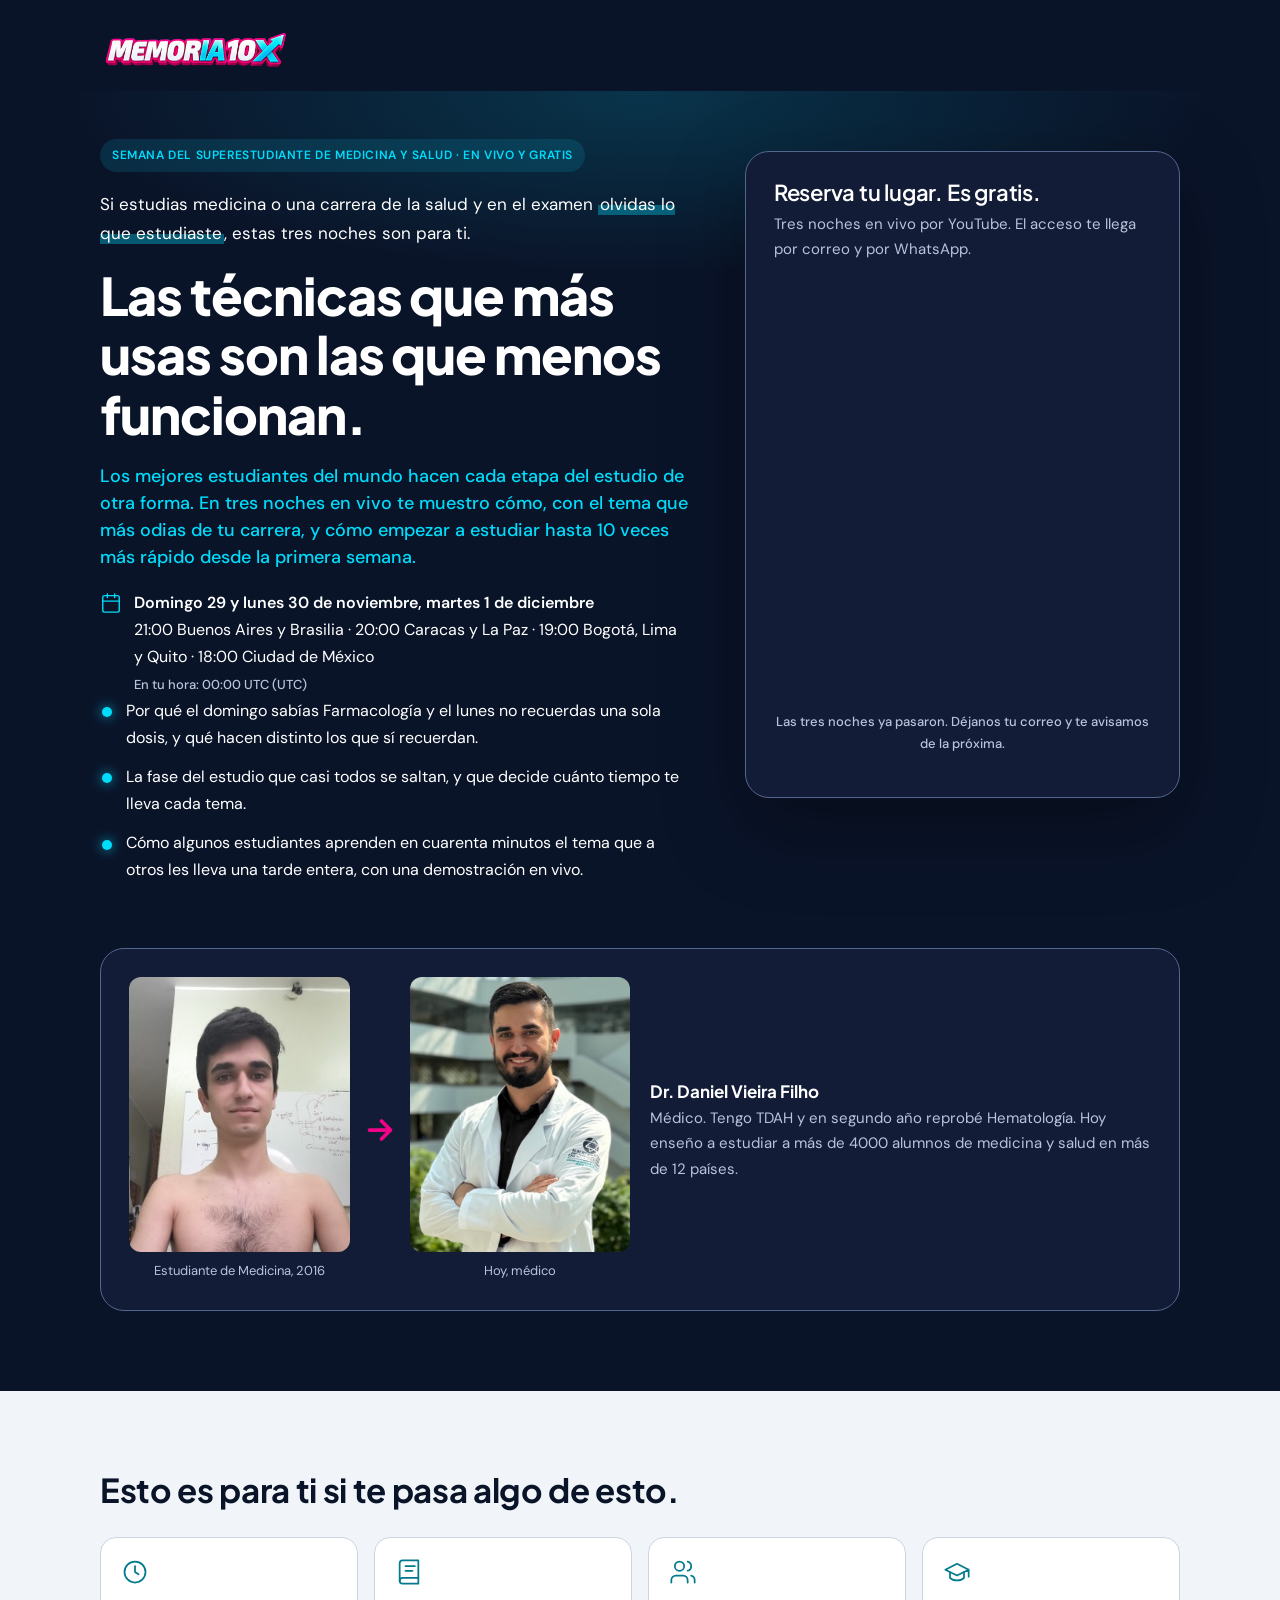
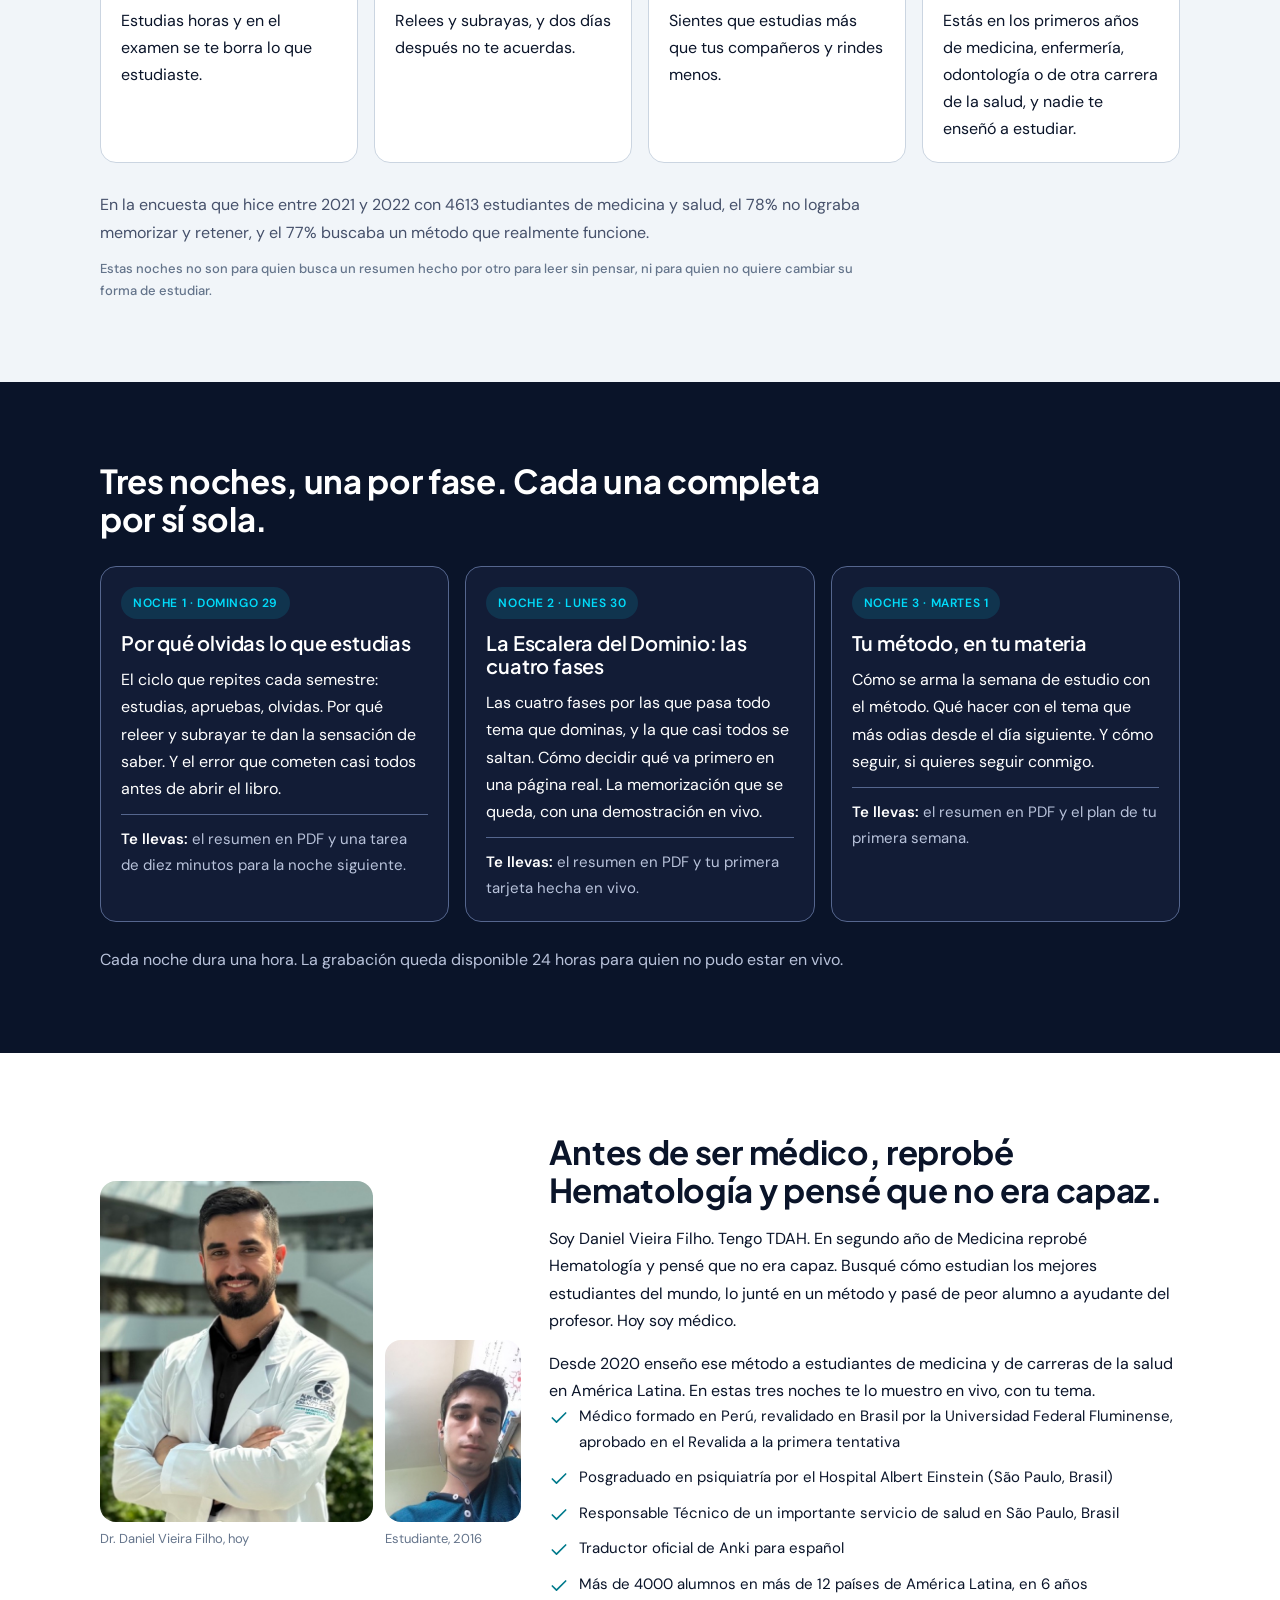
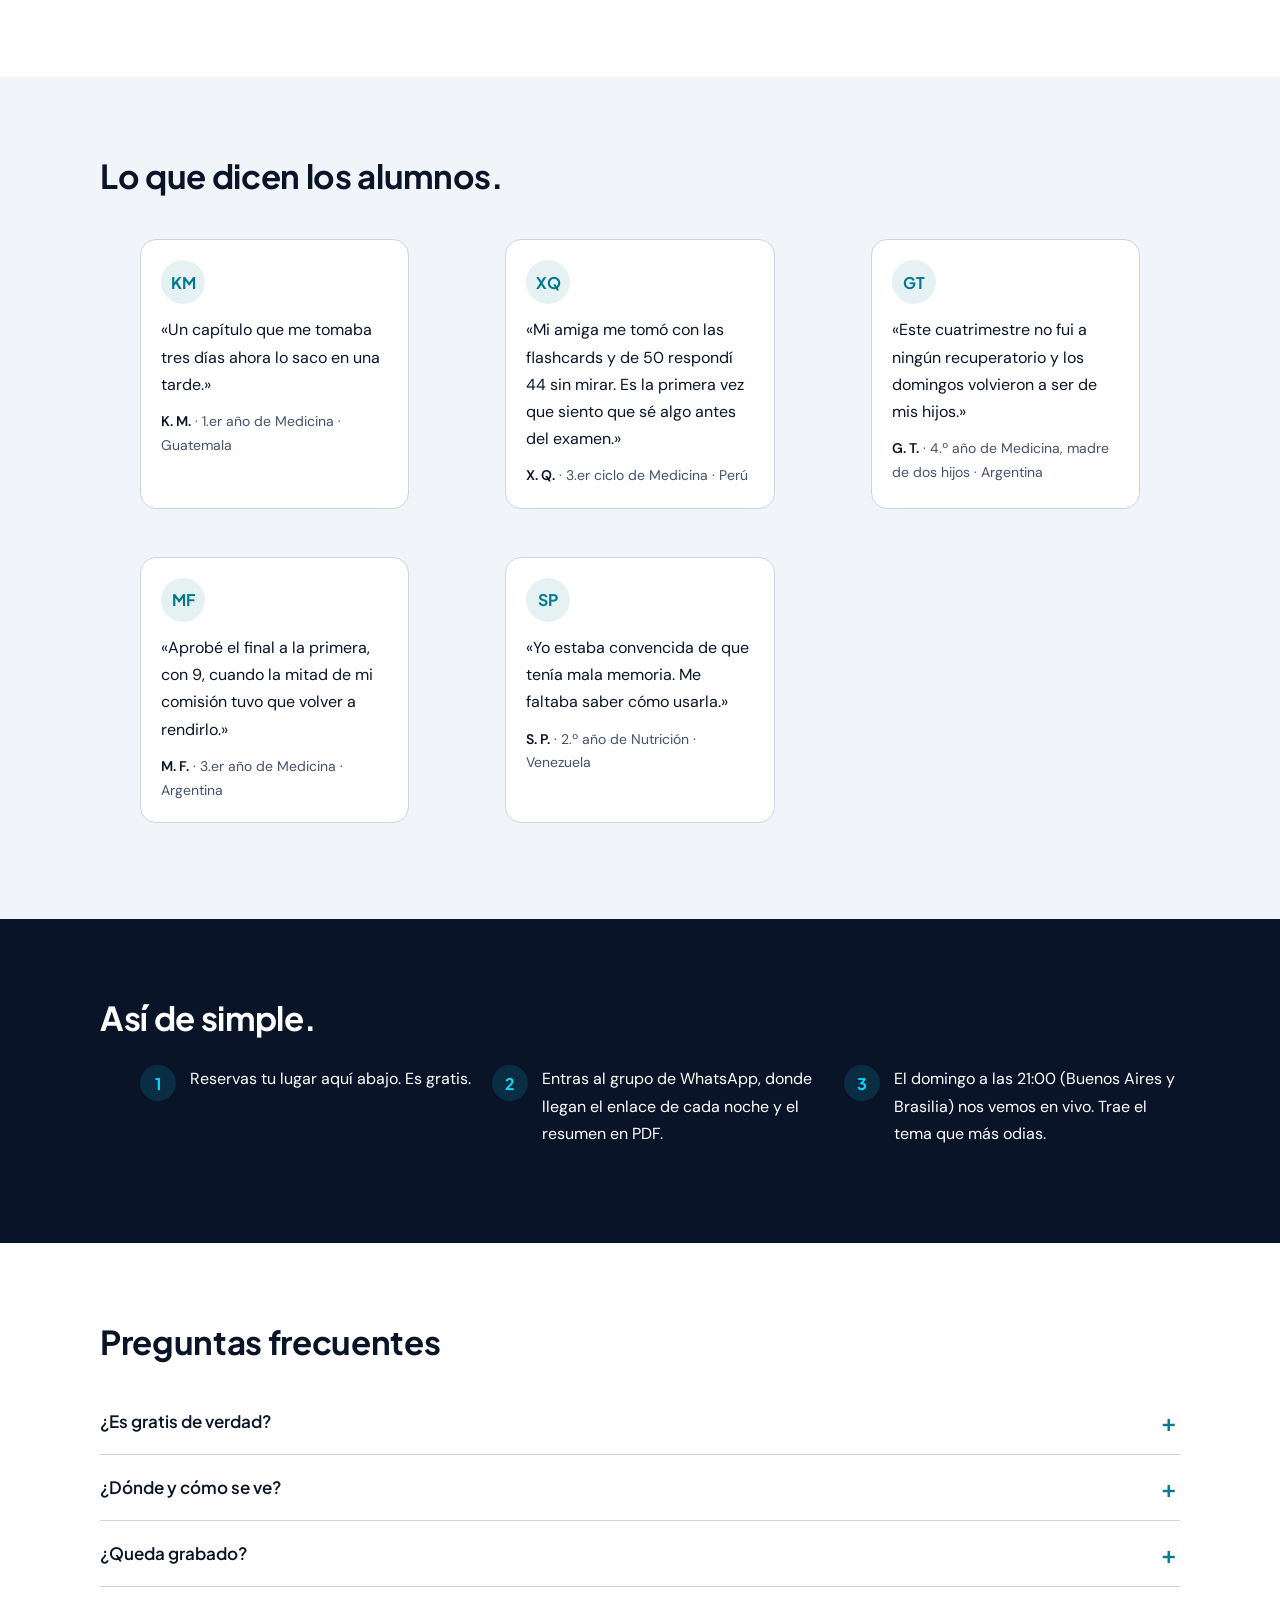
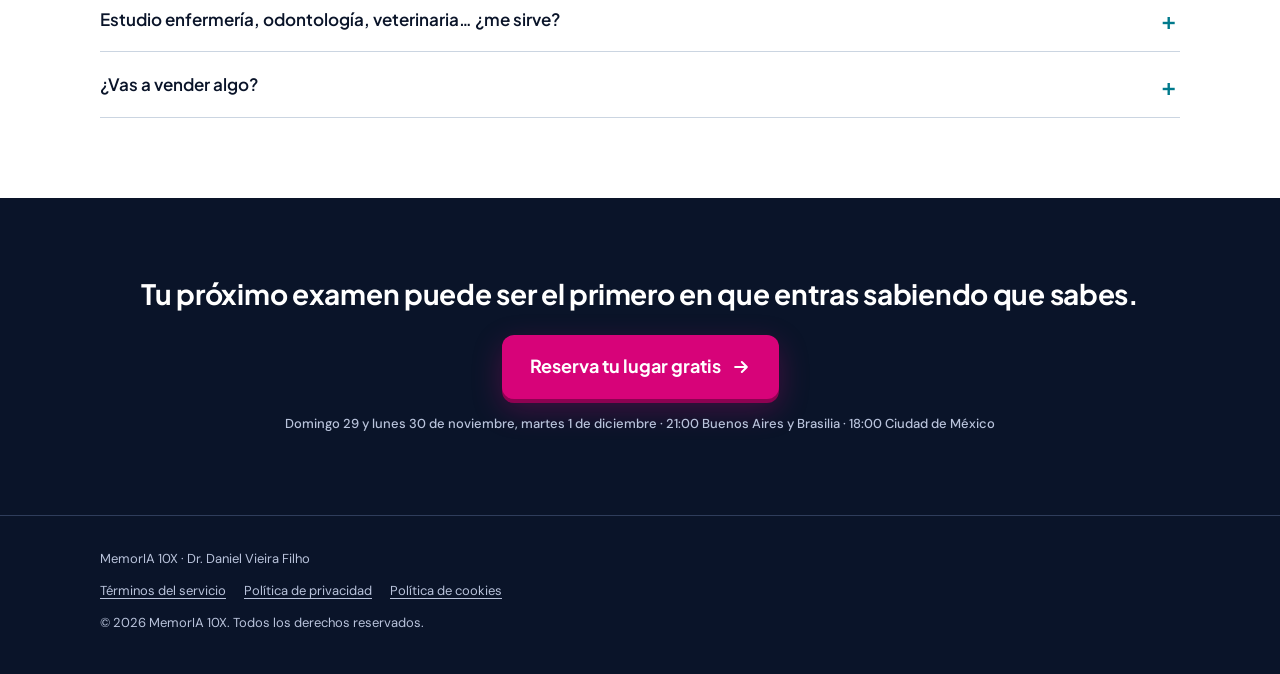
==== index.html @ 8ccc89bc "La página de inscripción de la Semana del SuperEstudiante (primera versión) Co-Authored-By: Claude F" ====
<!doctype html>
<html lang="es">
<head>
  <meta charset="utf-8">
  <meta name="viewport" content="width=device-width, initial-scale=1">
  <title>Semana del SuperEstudiante de Medicina y Salud · tres noches en vivo y gratis</title>
  <meta name="description" content="Tres noches en vivo para aprender a estudiar como los mejores estudiantes del mundo, con el tema que más odias. 29 y 30 de noviembre y 1 de diciembre, 21:00 Buenos Aires y Brasilia. Gratis, por YouTube.">
  <link rel="canonical" href="https://evento.memoria10x.com/">
  <meta property="og:type" content="website">
  <meta property="og:locale" content="es_LA">
  <meta property="og:title" content="Semana del SuperEstudiante de Medicina y Salud">
  <meta property="og:description" content="Tres noches en vivo y gratis para aprender a estudiar como los mejores estudiantes del mundo. 29 y 30 de noviembre y 1 de diciembre, 21:00 Buenos Aires y Brasilia.">
  <meta property="og:url" content="https://evento.memoria10x.com/">
  <meta property="og:image" content="https://evento.memoria10x.com/assets/og-evento.png">
  <meta property="og:image:width" content="1200">
  <meta property="og:image:height" content="630">
  <meta name="twitter:card" content="summary_large_image">
  <link rel="icon" href="assets/favicon.ico" sizes="any">
  <link rel="icon" type="image/png" sizes="32x32" href="assets/favicon-32.png">
  <link rel="apple-touch-icon" href="assets/apple-touch-icon.png">
  <meta name="theme-color" content="#0A1429">
  <link rel="preconnect" href="https://fonts.googleapis.com">
  <link rel="preconnect" href="https://fonts.gstatic.com" crossorigin>
  <link href="https://fonts.googleapis.com/css2?family=DM+Sans:opsz,wght@9..40,400;9..40,500;9..40,700&family=Plus+Jakarta+Sans:wght@600;700;800&display=swap" rel="stylesheet">
  <link rel="stylesheet" href="styles.css">
  <!-- Meta Pixel (el mismo del sitio: Pixel - Memoria 10X para Estudiantes) -->
  <script>
    !function(f,b,e,v,n,t,s){if(f.fbq)return;n=f.fbq=function(){n.callMethod?n.callMethod.apply(n,arguments):n.queue.push(arguments)};if(!f._fbq)f._fbq=n;n.push=n;n.loaded=!0;n.version='2.0';n.queue=[];t=b.createElement(e);t.async=!0;t.src=v;s=b.getElementsByTagName(e)[0];s.parentNode.insertBefore(t,s)}(window,document,'script','https://connect.facebook.net/en_US/fbevents.js');
    fbq('init', '587705858770581');
    fbq('track', 'PageView');
  </script>
  <noscript><img height="1" width="1" style="display:none" alt="" src="https://www.facebook.com/tr?id=587705858770581&ev=PageView&noscript=1"></noscript>
</head>
<body data-page="inscripcion">

  <header class="top">
    <div class="wrap">
      <a href="#" aria-label="MemorIA 10X"><img src="assets/logo-uma-linha.png" width="160" height="53" alt="MemorIA 10X"></a>
    </div>
  </header>

  <main>
    <section class="hero">
      <div class="wrap">
        <div class="hero-copy">
          <span class="badge">Semana del SuperEstudiante de Medicina y Salud · En vivo y gratis</span>
          <p class="lead">Si estudias medicina o una carrera de la salud y en el examen <mark>olvidas lo que estudiaste</mark>, estas tres noches son para ti.</p>
          <h1>Las técnicas que más usas son las que menos funcionan.</h1>
          <p class="subtitle">Los mejores estudiantes del mundo hacen cada etapa del estudio de otra forma. En tres noches en vivo te muestro cómo, con el tema que más odias de tu carrera, y cómo empezar a estudiar hasta 10 veces más rápido desde la primera semana.</p>
          <div class="dates">
            <svg viewBox="0 0 24 24" fill="none" stroke="currentColor" stroke-width="1.5" stroke-linecap="round" stroke-linejoin="round" aria-hidden="true"><rect x="3" y="4" width="18" height="18" rx="2"/><path d="M16 2v4M8 2v4M3 10h18"/></svg>
            <p>
              <strong>Domingo 29 y lunes 30 de noviembre, martes 1 de diciembre</strong><br>
              21:00 Buenos Aires y Brasilia · 20:00 Caracas y La Paz · 19:00 Bogotá, Lima y Quito · 18:00 Ciudad de México
              <span class="meta" data-local-time></span>
            </p>
          </div>
          <ul class="bullets">
            <li>Por qué el domingo sabías Farmacología y el lunes no recuerdas una sola dosis, y qué hacen distinto los que sí recuerdan.</li>
            <li>La fase del estudio que casi todos se saltan, y que decide cuánto tiempo te lleva cada tema.</li>
            <li>Cómo algunos estudiantes aprenden en cuarenta minutos el tema que a otros les lleva una tarde entera, con una demostración en vivo.</li>
          </ul>
        </div>

        <aside class="form-card" id="inscripcion" aria-labelledby="form-title">
          <h3 id="form-title">Reserva tu lugar. Es gratis.</h3>
          <p class="soft">Tres noches en vivo por YouTube. El acceso te llega por correo y por WhatsApp.</p>
          <div class="form-embed">
            <!-- GHL_FORM_EMBED -->
          </div>
          <p class="meta" data-countdown-label>Empezamos en</p>
          <div class="countdown" data-countdown aria-live="polite"></div>
        </aside>
      </div>
    </section>

    <section class="section" style="padding-top:0">
      <div class="wrap">
        <div class="proof-strip">
          <div class="before-after">
            <figure>
              <img src="assets/autor-estudante.jpg" width="240" height="426" alt="Daniel Vieira Filho, estudiante de Medicina, en 2016" loading="lazy">
              <figcaption>Estudiante de Medicina, 2016</figcaption>
            </figure>
            <svg class="arrow" viewBox="0 0 24 24" fill="none" stroke="currentColor" stroke-width="2.5" stroke-linecap="round" stroke-linejoin="round" aria-hidden="true"><path d="M5 12h14M13 6l6 6-6 6"/></svg>
            <figure>
              <img src="assets/autor-hoje.jpg" width="592" height="700" alt="Dr. Daniel Vieira Filho, hoy, médico" loading="lazy">
              <figcaption>Hoy, médico</figcaption>
            </figure>
          </div>
          <p class="cred">
            <strong>Dr. Daniel Vieira Filho</strong>
            <span>Médico. Tengo TDAH y en segundo año reprobé Hematología. Hoy enseño a estudiar a más de 4000 alumnos de medicina y salud en más de 12 países.</span>
          </p>
        </div>
      </div>
    </section>

    <section class="section section--light" id="para-quien">
      <div class="wrap">
        <div class="section-title">
          <h2>Esto es para ti si te pasa algo de esto.</h2>
        </div>
        <div class="cards cards--4">
          <div class="card">
            <svg class="icon" viewBox="0 0 24 24" fill="none" stroke="currentColor" stroke-width="1.5" stroke-linecap="round" stroke-linejoin="round" aria-hidden="true"><circle cx="12" cy="12" r="9"/><path d="M12 7v5l3 2"/></svg>
            <p>Estudias horas y en el examen se te borra lo que estudiaste.</p>
          </div>
          <div class="card">
            <svg class="icon" viewBox="0 0 24 24" fill="none" stroke="currentColor" stroke-width="1.5" stroke-linecap="round" stroke-linejoin="round" aria-hidden="true"><path d="M4 19.5A2.5 2.5 0 0 1 6.5 17H20"/><path d="M6.5 2H20v20H6.5A2.5 2.5 0 0 1 4 19.5v-15A2.5 2.5 0 0 1 6.5 2z"/><path d="M9 7h8M9 11h6"/></svg>
            <p>Relees y subrayas, y dos días después no te acuerdas.</p>
          </div>
          <div class="card">
            <svg class="icon" viewBox="0 0 24 24" fill="none" stroke="currentColor" stroke-width="1.5" stroke-linecap="round" stroke-linejoin="round" aria-hidden="true"><path d="M16 21v-2a4 4 0 0 0-4-4H6a4 4 0 0 0-4 4v2"/><circle cx="9" cy="7" r="4"/><path d="M22 21v-2a4 4 0 0 0-3-3.87M16 3.13a4 4 0 0 1 0 7.75"/></svg>
            <p>Sientes que estudias más que tus compañeros y rindes menos.</p>
          </div>
          <div class="card">
            <svg class="icon" viewBox="0 0 24 24" fill="none" stroke="currentColor" stroke-width="1.5" stroke-linecap="round" stroke-linejoin="round" aria-hidden="true"><path d="M22 10v6M2 10l10-5 10 5-10 5z"/><path d="M6 12v5c3 3 9 3 12 0v-5"/></svg>
            <p>Estás en los primeros años de medicina, enfermería, odontología o de otra carrera de la salud, y nadie te enseñó a estudiar.</p>
          </div>
        </div>
        <p class="soft" style="margin-top:28px;max-width:760px">En la encuesta que hice entre 2021 y 2022 con 4613 estudiantes de medicina y salud, el 78% no lograba memorizar y retener, y el 77% buscaba un método que realmente funcione.</p>
        <p class="meta" style="margin-top:12px;max-width:760px">Estas noches no son para quien busca un resumen hecho por otro para leer sin pensar, ni para quien no quiere cambiar su forma de estudiar.</p>
      </div>
    </section>

    <section class="section" id="noches">
      <div class="wrap">
        <div class="section-title">
          <h2>Tres noches, una por fase. Cada una completa por sí sola.</h2>
        </div>
        <div class="cards cards--3">
          <article class="card card--dark night">
            <span class="badge">Noche 1 · Domingo 29</span>
            <h3>Por qué olvidas lo que estudias</h3>
            <p>El ciclo que repites cada semestre: estudias, apruebas, olvidas. Por qué releer y subrayar te dan la sensación de saber. Y el error que cometen casi todos antes de abrir el libro.</p>
            <p class="takeaway"><strong>Te llevas:</strong> el resumen en PDF y una tarea de diez minutos para la noche siguiente.</p>
          </article>
          <article class="card card--dark night">
            <span class="badge">Noche 2 · Lunes 30</span>
            <h3>La Escalera del Dominio: las cuatro fases</h3>
            <p>Las cuatro fases por las que pasa todo tema que dominas, y la que casi todos se saltan. Cómo decidir qué va primero en una página real. La memorización que se queda, con una demostración en vivo.</p>
            <p class="takeaway"><strong>Te llevas:</strong> el resumen en PDF y tu primera tarjeta hecha en vivo.</p>
          </article>
          <article class="card card--dark night">
            <span class="badge">Noche 3 · Martes 1</span>
            <h3>Tu método, en tu materia</h3>
            <p>Cómo se arma la semana de estudio con el método. Qué hacer con el tema que más odias desde el día siguiente. Y cómo seguir, si quieres seguir conmigo.</p>
            <p class="takeaway"><strong>Te llevas:</strong> el resumen en PDF y el plan de tu primera semana.</p>
          </article>
        </div>
        <p class="soft" style="margin-top:24px">Cada noche dura una hora. La grabación queda disponible 24 horas para quien no pudo estar en vivo.</p>
      </div>
    </section>

    <section class="section section--white" id="quien-soy">
      <div class="wrap">
        <div class="about">
          <div class="about-photos">
            <figure style="margin:0">
              <img class="main" src="assets/autor-hoje.jpg" width="592" height="700" alt="Dr. Daniel Vieira Filho" loading="lazy">
              <figcaption>Dr. Daniel Vieira Filho, hoy</figcaption>
            </figure>
            <figure style="margin:0">
              <img class="small" src="assets/autor-estudante-pizarra.jpg" width="300" height="400" alt="Daniel, estudiante, frente a la pizarra" loading="lazy">
              <figcaption>Estudiante, 2016</figcaption>
            </figure>
          </div>
          <div class="about-copy">
            <h2>Antes de ser médico, reprobé Hematología y pensé que no era capaz.</h2>
            <p>Soy Daniel Vieira Filho. Tengo TDAH. En segundo año de Medicina reprobé Hematología y pensé que no era capaz. Busqué cómo estudian los mejores estudiantes del mundo, lo junté en un método y pasé de peor alumno a ayudante del profesor. Hoy soy médico.</p>
            <p>Desde 2020 enseño ese método a estudiantes de medicina y de carreras de la salud en América Latina. En estas tres noches te lo muestro en vivo, con tu tema.</p>
            <ul class="checks">
              <li><svg viewBox="0 0 24 24" fill="none" stroke="currentColor" stroke-width="2" stroke-linecap="round" stroke-linejoin="round" aria-hidden="true"><path d="M20 6 9 17l-5-5"/></svg><span>Médico formado en Perú, revalidado en Brasil por la Universidad Federal Fluminense, aprobado en el Revalida a la primera tentativa</span></li>
              <li><svg viewBox="0 0 24 24" fill="none" stroke="currentColor" stroke-width="2" stroke-linecap="round" stroke-linejoin="round" aria-hidden="true"><path d="M20 6 9 17l-5-5"/></svg><span>Posgraduado en psiquiatría por el Hospital Albert Einstein (São Paulo, Brasil)</span></li>
              <li><svg viewBox="0 0 24 24" fill="none" stroke="currentColor" stroke-width="2" stroke-linecap="round" stroke-linejoin="round" aria-hidden="true"><path d="M20 6 9 17l-5-5"/></svg><span>Responsable Técnico de un importante servicio de salud en São Paulo, Brasil</span></li>
              <li><svg viewBox="0 0 24 24" fill="none" stroke="currentColor" stroke-width="2" stroke-linecap="round" stroke-linejoin="round" aria-hidden="true"><path d="M20 6 9 17l-5-5"/></svg><span>Traductor oficial de Anki para español</span></li>
              <li><svg viewBox="0 0 24 24" fill="none" stroke="currentColor" stroke-width="2" stroke-linecap="round" stroke-linejoin="round" aria-hidden="true"><path d="M20 6 9 17l-5-5"/></svg><span>Más de 4000 alumnos en más de 12 países de América Latina, en 6 años</span></li>
            </ul>
          </div>
        </div>
      </div>
    </section>

    <!-- TESTIMONIALS_START -->
    <section class="section section--light" id="alumnos">
      <div class="wrap">
        <div class="section-title">
          <h2>Lo que dicen los alumnos.</h2>
        </div>
        <div class="cards cards--3">
          <blockquote class="card quote">
            <span class="initials">KM</span>
            <p>«Un capítulo que me tomaba tres días ahora lo saco en una tarde.»</p>
            <footer><strong>K. M.</strong> · 1.er año de Medicina · Guatemala</footer>
          </blockquote>
          <blockquote class="card quote">
            <span class="initials">XQ</span>
            <p>«Mi amiga me tomó con las flashcards y de 50 respondí 44 sin mirar. Es la primera vez que siento que sé algo antes del examen.»</p>
            <footer><strong>X. Q.</strong> · 3.er ciclo de Medicina · Perú</footer>
          </blockquote>
          <blockquote class="card quote">
            <span class="initials">GT</span>
            <p>«Este cuatrimestre no fui a ningún recuperatorio y los domingos volvieron a ser de mis hijos.»</p>
            <footer><strong>G. T.</strong> · 4.º año de Medicina, madre de dos hijos · Argentina</footer>
          </blockquote>
          <blockquote class="card quote">
            <span class="initials">MF</span>
            <p>«Aprobé el final a la primera, con 9, cuando la mitad de mi comisión tuvo que volver a rendirlo.»</p>
            <footer><strong>M. F.</strong> · 3.er año de Medicina · Argentina</footer>
          </blockquote>
          <blockquote class="card quote">
            <span class="initials">SP</span>
            <p>«Yo estaba convencida de que tenía mala memoria. Me faltaba saber cómo usarla.»</p>
            <footer><strong>S. P.</strong> · 2.º año de Nutrición · Venezuela</footer>
          </blockquote>
        </div>
      </div>
    </section>
    <!-- TESTIMONIALS_END -->

    <section class="section" id="como-funciona">
      <div class="wrap">
        <div class="section-title">
          <h2>Así de simple.</h2>
        </div>
        <ol class="steps">
          <li><p>Reservas tu lugar aquí abajo. Es gratis.</p></li>
          <li><p>Entras al grupo de WhatsApp, donde llegan el enlace de cada noche y el resumen en PDF.</p></li>
          <li><p>El domingo a las 21:00 (Buenos Aires y Brasilia) nos vemos en vivo. Trae el tema que más odias.</p></li>
        </ol>
      </div>
    </section>

    <section class="section section--white faq" id="preguntas">
      <div class="wrap">
        <div class="section-title">
          <h2>Preguntas frecuentes</h2>
        </div>
        <details>
          <summary>¿Es gratis de verdad?</summary>
          <p>Sí. Las tres noches son gratis y completas por sí solas. No necesitas comprar nada para aprovecharlas.</p>
        </details>
        <details>
          <summary>¿Dónde y cómo se ve?</summary>
          <p>En vivo por YouTube, desde el celular o la computadora. El enlace te llega por correo y por el grupo de WhatsApp una hora antes de cada noche.</p>
        </details>
        <details>
          <summary>¿Queda grabado?</summary>
          <p>Cada noche queda disponible 24 horas. Después se retira, para que las tres noches se vivan en vivo.</p>
        </details>
        <details>
          <summary>Estudio enfermería, odontología, veterinaria… ¿me sirve?</summary>
          <p>Sí. El método es el mismo para toda carrera de la salud; los ejemplos salen de medicina porque es de donde vengo, y vamos a trabajar con el tema que tú traigas.</p>
        </details>
        <details>
          <summary>¿Vas a vender algo?</summary>
          <p>En la tercera noche te cuento cómo seguir conmigo, si quieres. Lo digo desde ahora para que nadie se sorprenda. Las tres noches valen por sí solas.</p>
        </details>
      </div>
    </section>

    <section class="section closing" id="cierre">
      <div class="wrap">
        <h2>Tu próximo examen puede ser el primero en que entras sabiendo que sabes.</h2>
        <a class="btn btn--lg" href="#inscripcion">Reserva tu lugar gratis
          <svg viewBox="0 0 24 24" fill="none" stroke="currentColor" stroke-width="2.5" stroke-linecap="round" stroke-linejoin="round" aria-hidden="true"><path d="M5 12h14M13 6l6 6-6 6"/></svg>
        </a>
        <p class="meta">Domingo 29 y lunes 30 de noviembre, martes 1 de diciembre · 21:00 Buenos Aires y Brasilia · 18:00 Ciudad de México</p>
      </div>
    </section>
  </main>

  <footer class="footer">
    <div class="wrap">
      <p>MemorIA 10X · Dr. Daniel Vieira Filho</p>
      <nav aria-label="Legal">
        <a href="https://memoria10x.com/terms-of-service">Términos del servicio</a>
        <a href="https://memoria10x.com/privacy-policy">Política de privacidad</a>
        <a href="https://memoria10x.com/cookie-policy">Política de cookies</a>
      </nav>
      <p>© 2026 MemorIA 10X. Todos los derechos reservados.</p>
    </div>
  </footer>

  <div class="sticky" aria-hidden="true">
    <a class="btn" href="#inscripcion">Reserva tu lugar gratis</a>
  </div>

  <script src="app.js" defer></script>
</body>
</html>
---- styles.css ----
/* Semana del SuperEstudiante · página de inscripción
   Identidade de marketing da MemorIA 10X (0-canon/marca/identidad-visual.md):
   a tela azul-marinho, o ciano acende os detalhes, o magenta é a ação. */

:root {
  --navy-dark: #0A1429;
  --navy: #121C36;
  --border-dark: #55668E;
  --cyan: #00DCFB;
  --cyan-text-light: #007A8C;
  --magenta: #F10387;
  --magenta-button: #D70379;
  --magenta-hover: #BC0269;
  --magenta-volume: #8E0252;
  --white: #FFFFFF;
  --text-soft: #B9C3DB;
  --cloud: #F1F5F9;
  --ink: #0A1429;
  --ink-soft: #46516B;
  --meta: #64748B;
  --silver: #CBD5E1;
  --field-border: #7D8BA0;
  --ok: #34D399;
  --font-title: "Plus Jakarta Sans", system-ui, -apple-system, "Segoe UI", sans-serif;
  --font-body: "DM Sans", system-ui, -apple-system, "Segoe UI", sans-serif;
  --radius: 16px;
  --radius-lg: 24px;
  --max: 1120px;
}

*, *::before, *::after { box-sizing: border-box; }
html { scroll-behavior: smooth; -webkit-text-size-adjust: 100%; }
@media (prefers-reduced-motion: reduce) { html { scroll-behavior: auto; } }

body {
  margin: 0;
  font-family: var(--font-body);
  font-size: 16px;
  line-height: 1.7;
  color: var(--white);
  background: var(--navy-dark);
}

img { max-width: 100%; height: auto; display: block; }
a { color: inherit; }
h1, h2, h3 { font-family: var(--font-title); line-height: 1.15; margin: 0; letter-spacing: -0.01em; }
h1 { font-size: 2.125rem; font-weight: 800; letter-spacing: -0.02em; }
h2 { font-size: 1.625rem; font-weight: 700; }
h3 { font-size: 1.1875rem; font-weight: 600; }
p { margin: 0; }
.wrap { width: 100%; max-width: var(--max); margin: 0 auto; padding: 0 20px; }
.section { padding: 56px 0; }
.section--light { background: var(--cloud); color: var(--ink); }
.section--white { background: var(--white); color: var(--ink); }
.section-title { max-width: 720px; }
.section-title + * { margin-top: 28px; }
.soft { color: var(--text-soft); }
.section--light .soft, .section--white .soft { color: var(--ink-soft); }
.meta { font-size: 0.8125rem; font-weight: 500; color: var(--text-soft); }
.section--light .meta, .section--white .meta { color: var(--meta); }
.cyan { color: var(--cyan); }
.section--light .cyan, .section--white .cyan { color: var(--cyan-text-light); }

/* o marca-texto da expressão-chave (identidade §13.1) */
mark {
  background: linear-gradient(transparent 55%, rgba(0, 220, 251, 0.35) 55%);
  color: inherit;
  padding: 0 0.1em;
}

/* selo */
.badge {
  display: inline-flex;
  align-items: center;
  gap: 8px;
  padding: 6px 12px;
  border-radius: 999px;
  font-size: 0.75rem;
  font-weight: 600;
  letter-spacing: 0.05em;
  text-transform: uppercase;
  background: rgba(0, 220, 251, 0.12);
  color: var(--cyan);
}
.badge--light { background: rgba(0, 122, 140, 0.1); color: var(--cyan-text-light); }

/* o botão de ação (identidade §7.1) */
.btn {
  display: inline-flex;
  align-items: center;
  justify-content: center;
  gap: 10px;
  min-height: 56px;
  padding: 14px 28px;
  border: 0;
  border-radius: 12px;
  background: var(--magenta-button);
  color: var(--white);
  font-family: var(--font-title);
  font-weight: 700;
  font-size: 1.0625rem;
  text-decoration: none;
  text-wrap: balance;
  cursor: pointer;
  box-shadow: 0 4px 0 var(--magenta-volume), 0 10px 30px rgba(241, 3, 135, 0.25);
  transition: transform 0.15s ease, background 0.15s ease, box-shadow 0.15s ease;
}
.btn:hover { background: var(--magenta-hover); transform: translateY(-2px); }
.btn:active { transform: translateY(2px); box-shadow: 0 2px 0 var(--magenta-volume); }
.btn:focus-visible { outline: 3px solid var(--cyan); outline-offset: 3px; }
.btn svg { width: 20px; height: 20px; flex: none; }
.btn--block { width: 100%; }
.btn--lg { min-height: 64px; font-size: 1.125rem; }

/* cabeçalho mínimo */
.top { padding: 20px 0 8px; }
.top .wrap { display: flex; justify-content: center; }
.top img { width: 160px; }

/* hero */
.hero { position: relative; padding: 24px 0 48px; overflow: hidden; }
.hero::before {
  content: "";
  position: absolute;
  inset: -120px -40px auto;
  height: 420px;
  background: radial-gradient(60% 60% at 50% 30%, rgba(0, 220, 251, 0.16), transparent 70%);
  pointer-events: none;
}
.hero .wrap { position: relative; display: grid; gap: 32px; }
.hero-copy > * + * { margin-top: 18px; }
.lead { font-size: 1.0625rem; }
.subtitle { font-size: 1.125rem; font-weight: 500; color: var(--cyan); line-height: 1.5; }
.dates { display: flex; gap: 12px; align-items: flex-start; }
.dates svg { width: 22px; height: 22px; flex: none; color: var(--cyan); margin-top: 3px; }
.dates strong { color: var(--white); font-weight: 600; }
.dates .meta { display: block; margin-top: 4px; }
.bullets { list-style: none; margin: 0; padding: 0; display: grid; gap: 12px; }
.bullets li { position: relative; padding-left: 26px; }
.bullets li::before {
  content: "";
  position: absolute;
  left: 2px;
  top: 0.65em;
  width: 10px;
  height: 10px;
  border-radius: 999px;
  background: var(--cyan);
  box-shadow: 0 0 12px rgba(0, 220, 251, 0.8);
}

/* o cartão do formulário */
.form-card {
  background: var(--navy);
  border: 1px solid var(--border-dark);
  border-radius: var(--radius-lg);
  padding: 24px 20px 20px;
  box-shadow: 0 30px 80px rgba(0, 0, 0, 0.35);
}
.form-card h3 { font-size: 1.375rem; }
.form-card .soft { margin-top: 6px; font-size: 0.9375rem; }
.form-embed { margin-top: 16px; min-height: 420px; }
.form-embed iframe { width: 100%; border: 0; border-radius: 12px; }
.form-card .meta { margin-top: 12px; text-align: center; }
.countdown { margin-top: 14px; display: flex; gap: 10px; justify-content: center; }
.countdown div {
  min-width: 64px;
  padding: 8px 6px;
  border-radius: 12px;
  background: rgba(255, 255, 255, 0.04);
  border: 1px solid rgba(85, 102, 142, 0.6);
  text-align: center;
}
.countdown b { display: block; font-family: var(--font-title); font-size: 1.375rem; font-weight: 700; color: var(--white); line-height: 1.1; }
.countdown span { font-size: 0.6875rem; letter-spacing: 0.05em; text-transform: uppercase; color: var(--text-soft); }

/* antes e depois */
.proof-strip {
  display: grid;
  gap: 20px;
  padding: 20px;
  border-radius: var(--radius-lg);
  background: var(--navy);
  border: 1px solid var(--border-dark);
}
.before-after { display: grid; grid-template-columns: 1fr auto 1fr; align-items: center; gap: 12px; }
.before-after figure { margin: 0; text-align: center; }
.before-after img { width: 100%; aspect-ratio: 4 / 5; object-fit: cover; object-position: top; border-radius: 12px; }
.before-after figcaption { margin-top: 8px; font-size: 0.8125rem; color: var(--text-soft); }
.arrow { width: 36px; height: 36px; color: var(--magenta); }
.cred { font-size: 0.9375rem; }
.cred strong { display: block; font-family: var(--font-title); font-size: 1.0625rem; color: var(--white); }
.cred span { color: var(--text-soft); }

/* cartões */
.cards { display: grid; gap: 16px; }
.card {
  padding: 20px;
  border-radius: var(--radius);
  background: var(--white);
  border: 1px solid var(--silver);
  color: var(--ink);
}
.card--dark { background: var(--navy); border-color: var(--border-dark); color: var(--white); }
.card .icon { width: 28px; height: 28px; color: var(--cyan-text-light); margin-bottom: 12px; }
.card--dark .icon { color: var(--cyan); }
.card p { font-size: 1rem; }

/* as três noites */
.night { display: flex; flex-direction: column; gap: 12px; }
.night .badge { align-self: flex-start; }
.night h3 { font-size: 1.25rem; }
.night .takeaway { padding-top: 12px; border-top: 1px solid var(--border-dark); font-size: 0.9375rem; color: var(--text-soft); }
.night .takeaway strong { color: var(--white); font-weight: 600; }

/* quem sou */
.about { display: grid; gap: 28px; }
.about-photos { display: grid; grid-template-columns: 2fr 1fr; gap: 12px; align-items: end; }
.about-photos img { border-radius: 16px; object-fit: cover; }
.about-photos .main { aspect-ratio: 4 / 5; }
.about-photos .small { aspect-ratio: 3 / 4; }
.about-photos figcaption { margin-top: 6px; font-size: 0.8125rem; color: var(--meta); }
.about-copy > * + * { margin-top: 16px; }
.checks { list-style: none; margin: 0; padding: 0; display: grid; gap: 10px; }
.checks li { display: flex; gap: 10px; align-items: flex-start; font-size: 0.9375rem; }
.checks svg { width: 20px; height: 20px; flex: none; color: var(--cyan-text-light); margin-top: 4px; }

/* depoimentos */
.quote { font-size: 1rem; }
.quote footer { margin-top: 12px; font-size: 0.875rem; color: var(--ink-soft); }
.quote footer strong { color: var(--ink); font-weight: 600; }
.quote .initials {
  display: inline-grid;
  place-items: center;
  width: 44px;
  height: 44px;
  border-radius: 999px;
  margin-bottom: 12px;
  background: rgba(0, 122, 140, 0.1);
  color: var(--cyan-text-light);
  font-family: var(--font-title);
  font-weight: 700;
}

/* passos */
.steps { display: grid; gap: 16px; counter-reset: step; }
.steps li { list-style: none; display: flex; gap: 14px; align-items: flex-start; }
.steps li::before {
  counter-increment: step;
  content: counter(step);
  flex: none;
  width: 36px;
  height: 36px;
  border-radius: 999px;
  display: grid;
  place-items: center;
  font-family: var(--font-title);
  font-weight: 700;
  background: rgba(0, 220, 251, 0.12);
  color: var(--cyan);
}

/* faq */
.faq details {
  border-bottom: 1px solid var(--silver);
  padding: 4px 0;
}
.faq summary {
  cursor: pointer;
  list-style: none;
  padding: 14px 32px 14px 0;
  font-family: var(--font-title);
  font-weight: 600;
  font-size: 1.0625rem;
  position: relative;
}
.faq summary::-webkit-details-marker { display: none; }
.faq summary::after {
  content: "+";
  position: absolute;
  right: 4px;
  top: 50%;
  transform: translateY(-50%);
  font-size: 1.5rem;
  color: var(--cyan-text-light);
}
.faq details[open] summary::after { content: "–"; }
.faq details p { padding: 0 0 16px; color: var(--ink-soft); }

/* fecho */
.closing { text-align: center; }
.closing h2 { font-size: 1.75rem; }
.closing .btn { margin-top: 24px; }
.closing .meta { margin-top: 14px; }

/* rodapé */
.footer { padding: 32px 0 110px; border-top: 1px solid rgba(85, 102, 142, 0.5); }
.footer .wrap { display: grid; gap: 10px; font-size: 0.8125rem; color: var(--text-soft); }
.footer nav { display: flex; flex-wrap: wrap; gap: 8px 18px; }
.footer a { color: var(--text-soft); text-decoration: underline; text-underline-offset: 3px; }

/* a barra fixa do celular */
.sticky {
  position: fixed;
  left: 0;
  right: 0;
  bottom: 0;
  z-index: 40;
  padding: 10px 16px calc(10px + env(safe-area-inset-bottom));
  background: rgba(10, 20, 41, 0.92);
  backdrop-filter: blur(10px);
  border-top: 1px solid rgba(85, 102, 142, 0.6);
  transform: translateY(110%);
  transition: transform 0.25s ease;
}
.sticky.is-visible { transform: translateY(0); }
.sticky .btn { min-height: 46px; padding: 10px 20px; font-size: 1rem; width: 100%; }

/* obrigado */
.thanks { min-height: 100vh; display: grid; align-content: start; }
.thanks-card {
  background: var(--navy);
  border: 1px solid var(--border-dark);
  border-radius: var(--radius-lg);
  padding: 28px 22px;
  text-align: center;
  display: grid;
  gap: 18px;
  justify-items: center;
}
.thanks-card h1 { font-size: 1.875rem; }
.thanks-card .btn--wa { background: #25D366; box-shadow: 0 4px 0 #128C7E, 0 10px 30px rgba(37, 211, 102, 0.25); }
.thanks-card .btn--wa:hover { background: #1EBE5A; }
.thanks-card .step2 { font-size: 0.9375rem; color: var(--text-soft); max-width: 460px; }
.thanks-card .step2 strong { color: var(--white); }
.agenda { font-size: 0.9375rem; color: var(--text-soft); }
.agenda strong { color: var(--white); }
.link { color: var(--cyan); text-decoration: underline; text-underline-offset: 3px; font-weight: 500; }

/* telas maiores */
@media (min-width: 768px) {
  h1 { font-size: 2.75rem; }
  h2 { font-size: 2.0625rem; }
  .section { padding: 80px 0; }
  .top img { width: 190px; }
  .cards--3 { grid-template-columns: repeat(3, 1fr); }
  .cards--2 { grid-template-columns: repeat(2, 1fr); }
  .cards--4 { grid-template-columns: repeat(2, 1fr); }
  .proof-strip { grid-template-columns: 1fr 1fr; align-items: center; padding: 28px; }
  .about { grid-template-columns: 2fr 3fr; align-items: center; }
  .steps { grid-template-columns: repeat(3, 1fr); }
  .footer { padding-bottom: 40px; }
  .sticky { display: none; }
  .thanks-card { padding: 44px; }
}
@media (min-width: 1024px) {
  h1 { font-size: 3.25rem; }
  .hero { padding: 36px 0 64px; }
  .hero .wrap { grid-template-columns: 1.15fr 0.85fr; align-items: start; gap: 56px; }
  .hero-copy { padding-top: 12px; }
  .form-card { position: sticky; top: 24px; padding: 28px; }
  .cards--4 { grid-template-columns: repeat(4, 1fr); }
  .top .wrap { justify-content: flex-start; }
}
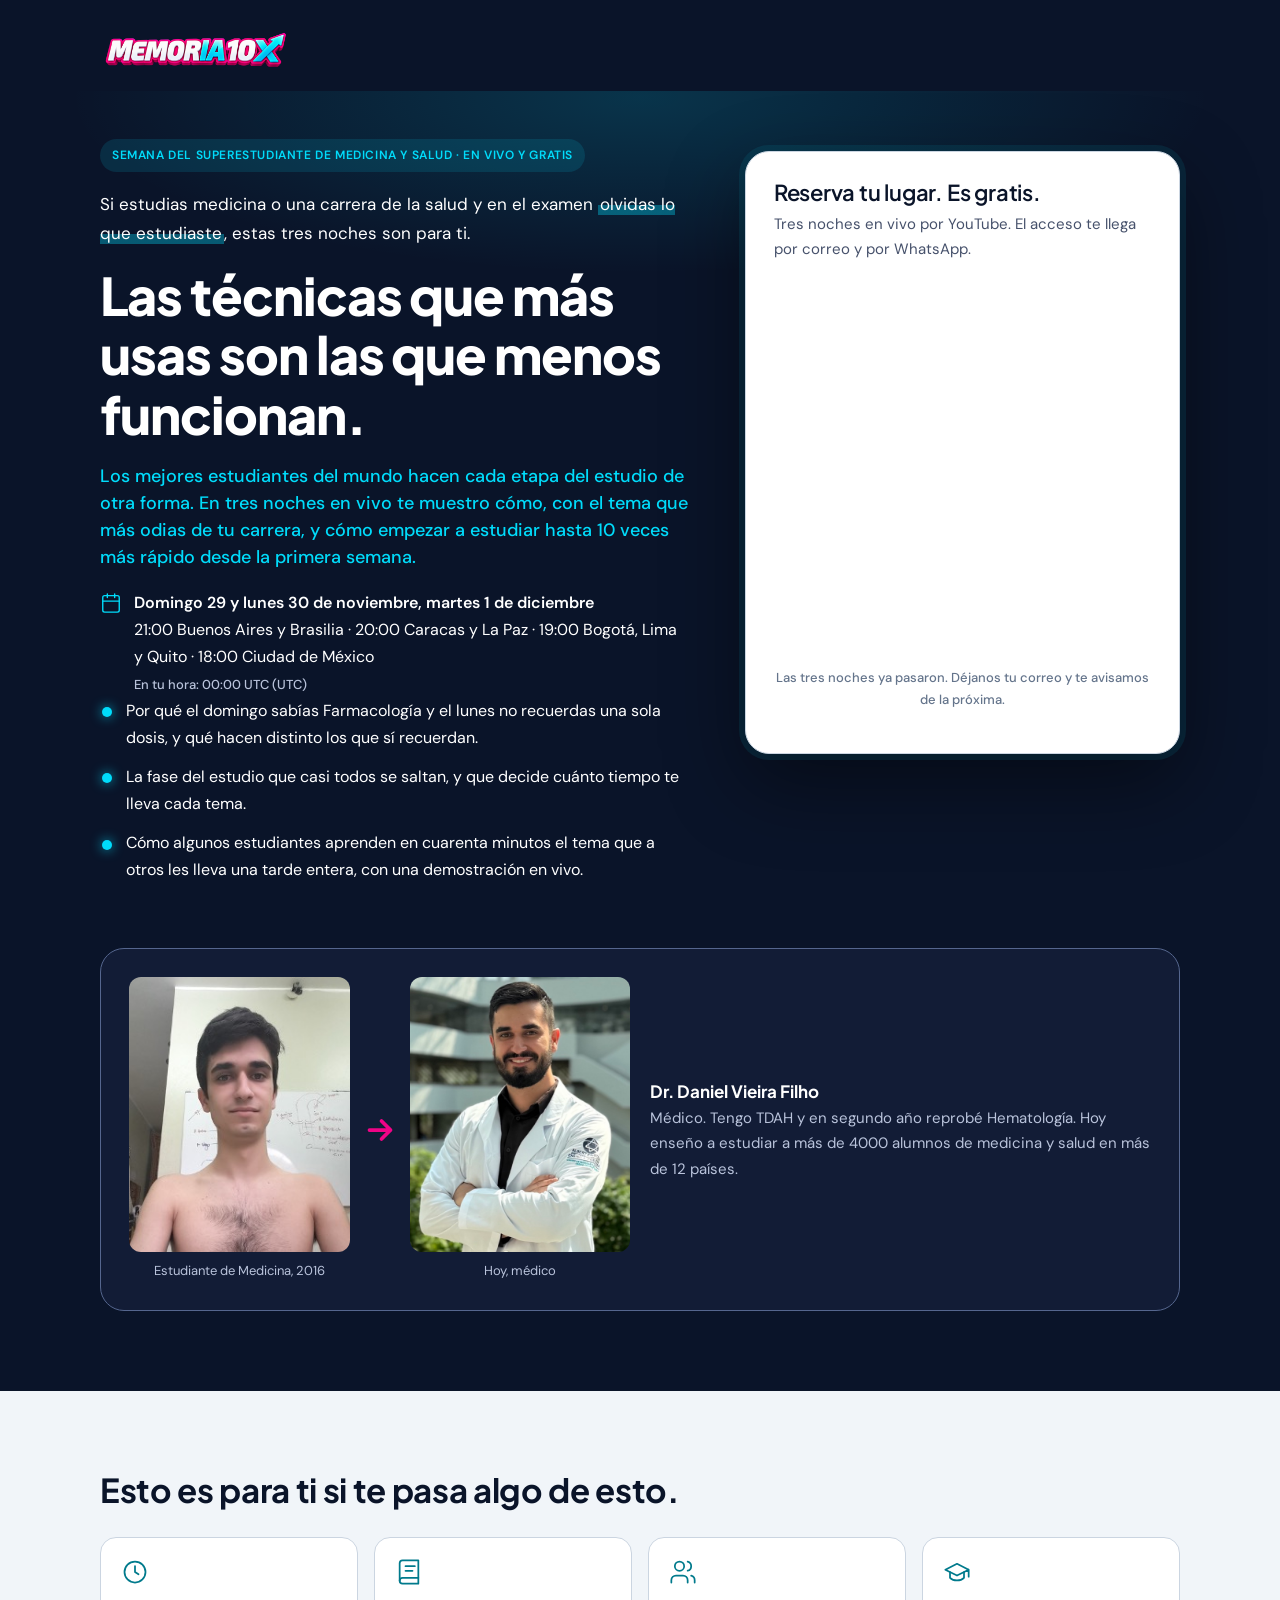
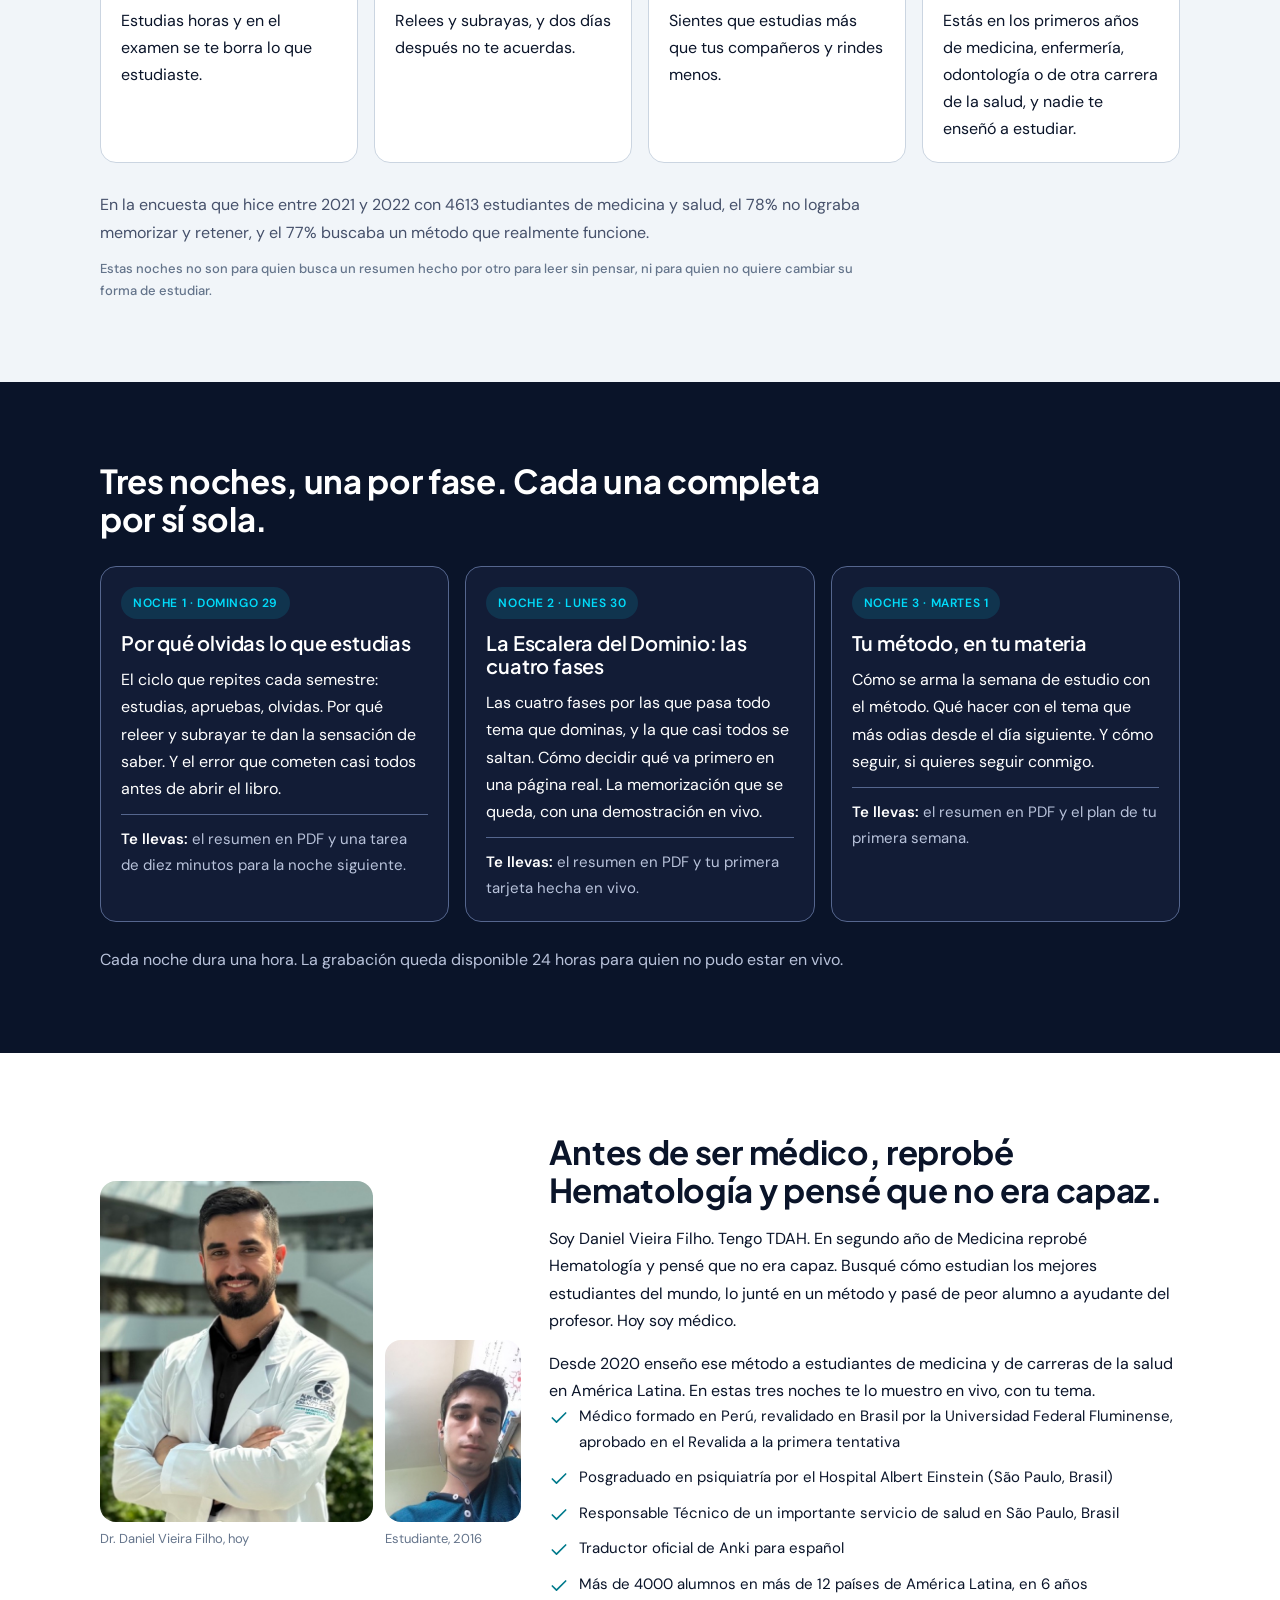
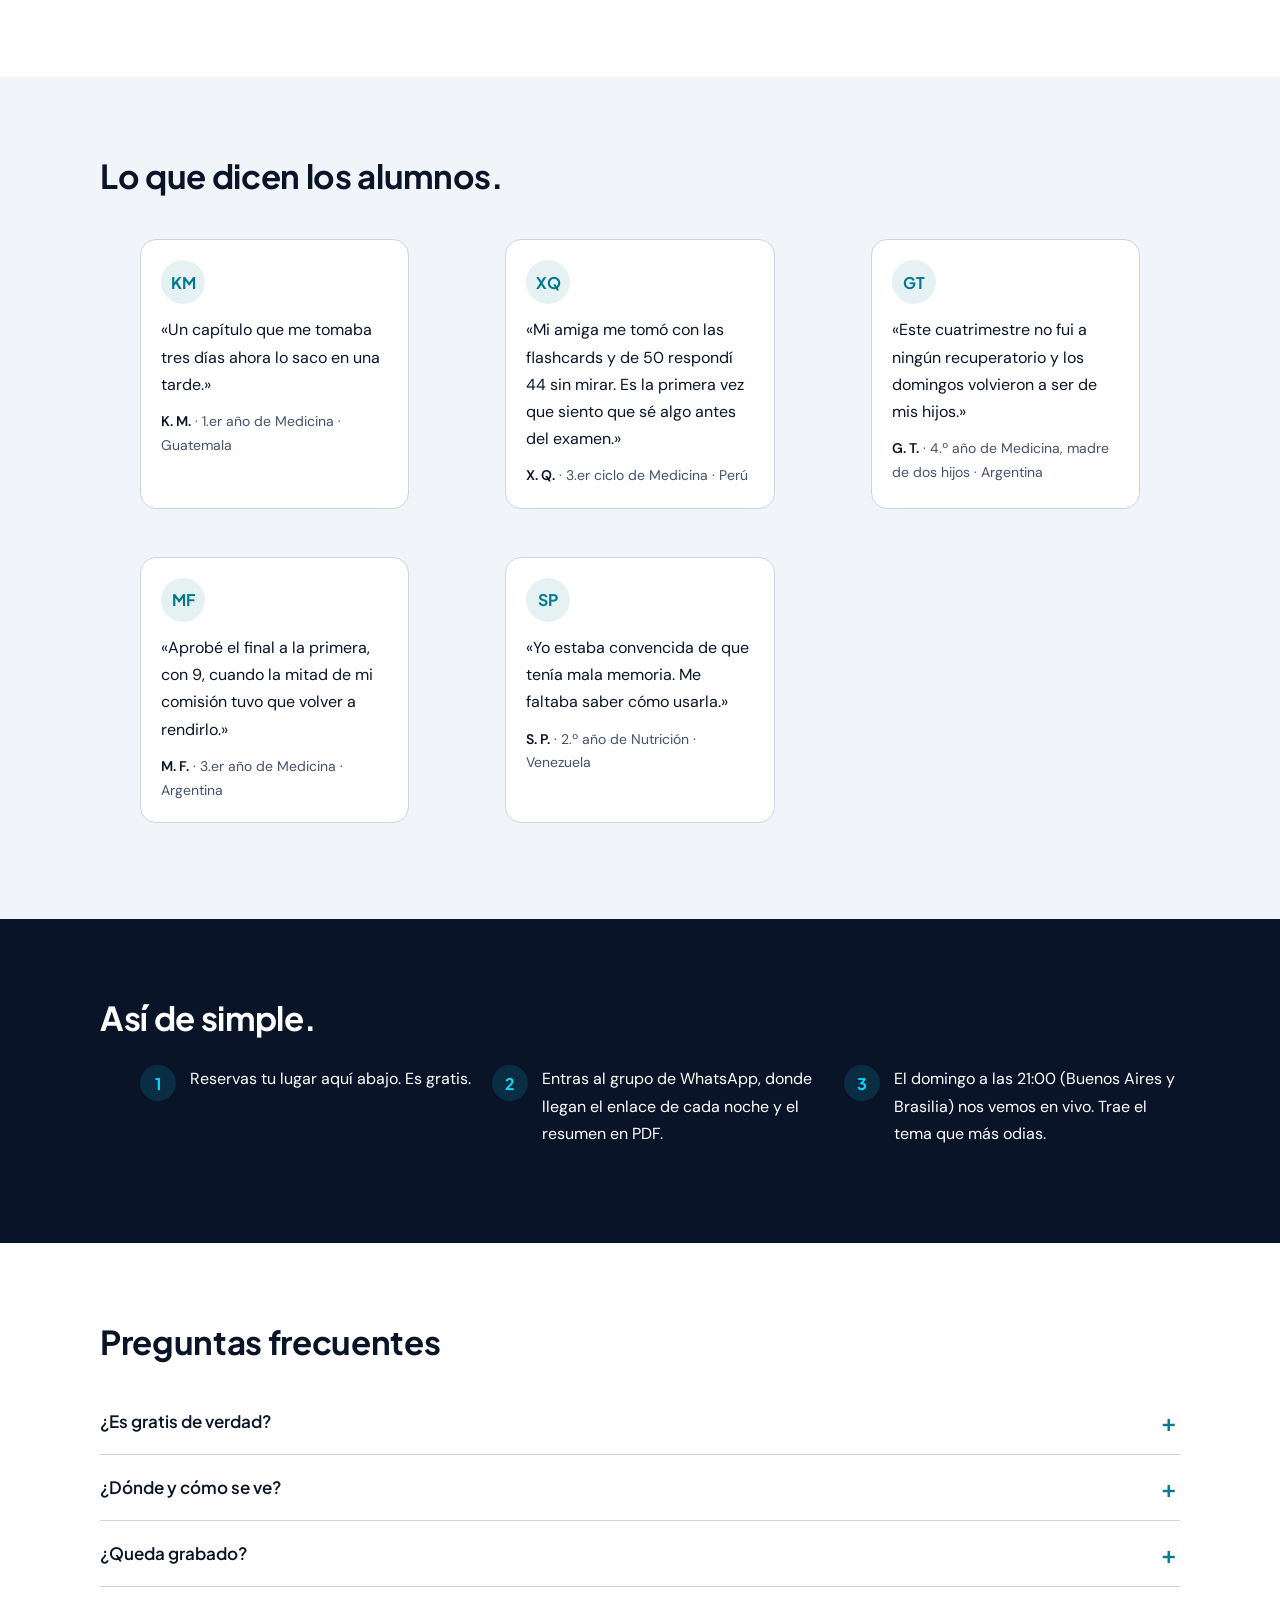
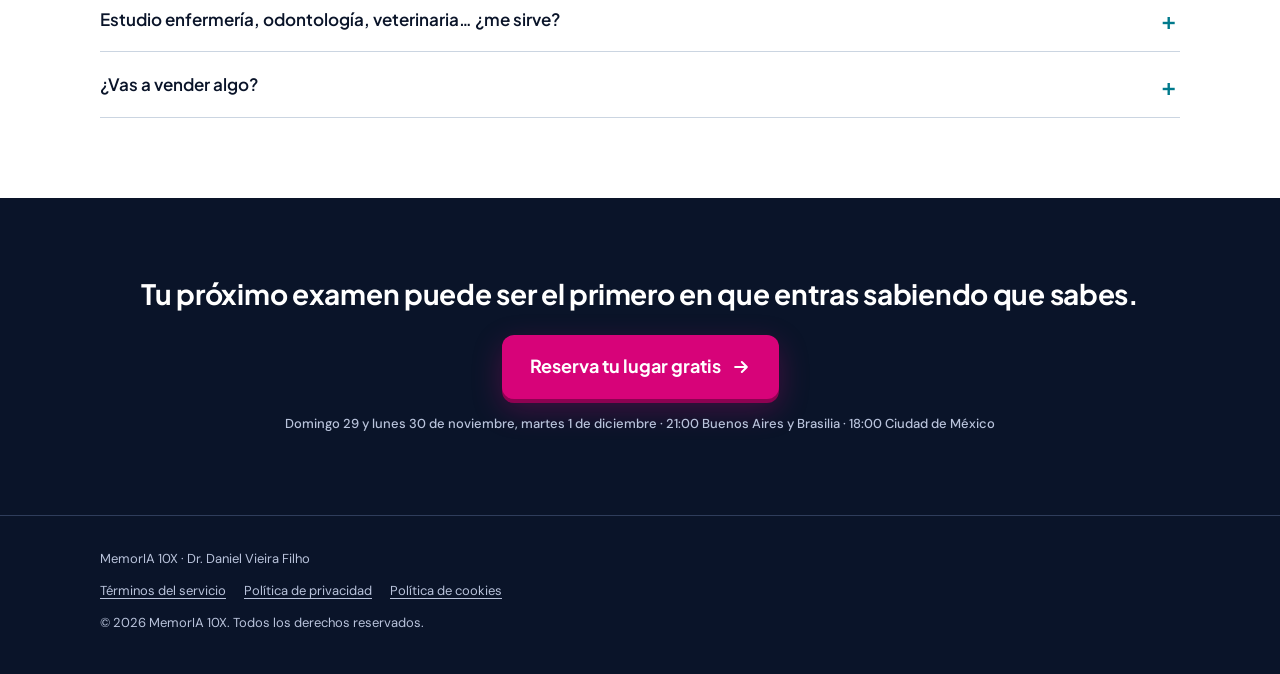
==== commit 112c9c0d: "El formulario de GoHighLevel embebido en la página Co-Authored-By: Claude Fable 5.1 <noreply@anthrop" ====
--- a/index.html
+++ b/index.html
@@ -66,7 +66,8 @@
           <h3 id="form-title">Reserva tu lugar. Es gratis.</h3>
           <p class="soft">Tres noches en vivo por YouTube. El acceso te llega por correo y por WhatsApp.</p>
           <div class="form-embed">
-            <!-- GHL_FORM_EMBED -->
+            <iframe src="https://api.leadconnectorhq.com/widget/form/POI59603SYWNlJP8CIqX" style="width:100%;height:100%;border:none;border-radius:12px" id="inline-POI59603SYWNlJP8CIqX" data-layout="{'id':'INLINE'}" data-trigger-type="alwaysShow" data-trigger-value="" data-activation-type="alwaysActivated" data-activation-value="" data-deactivation-type="neverDeactivate" data-deactivation-value="" data-form-name="Semana del SuperEstudiante · Inscripción" data-height="420" data-layout-iframe-id="inline-POI59603SYWNlJP8CIqX" data-form-id="POI59603SYWNlJP8CIqX" title="Reserva tu lugar"></iframe>
+            <script src="https://link.msgsndr.com/js/form_embed.js" defer></script>
           </div>
           <p class="meta" data-countdown-label>Empezamos en</p>
           <div class="countdown" data-countdown aria-live="polite"></div>
--- a/styles.css
+++ b/styles.css
@@ -151,28 +151,32 @@
 
 /* o cartão do formulário */
 .form-card {
-  background: var(--navy);
-  border: 1px solid var(--border-dark);
+  background: var(--white);
+  color: var(--ink);
+  border: 1px solid var(--silver);
   border-radius: var(--radius-lg);
   padding: 24px 20px 20px;
-  box-shadow: 0 30px 80px rgba(0, 0, 0, 0.35);
-}
-.form-card h3 { font-size: 1.375rem; }
-.form-card .soft { margin-top: 6px; font-size: 0.9375rem; }
-.form-embed { margin-top: 16px; min-height: 420px; }
+  box-shadow: 0 0 0 6px rgba(0, 220, 251, 0.08), 0 30px 80px rgba(0, 0, 0, 0.45);
+}
+.form-card h3 { font-size: 1.375rem; color: var(--ink); }
+.form-card .soft { margin-top: 6px; font-size: 0.9375rem; color: var(--ink-soft); }
+.form-embed { margin-top: 12px; min-height: 380px; margin-left: -8px; margin-right: -8px; }
 .form-embed iframe { width: 100%; border: 0; border-radius: 12px; }
-.form-card .meta { margin-top: 12px; text-align: center; }
+.form-card .meta { margin-top: 12px; text-align: center; color: var(--meta); }
 .countdown { margin-top: 14px; display: flex; gap: 10px; justify-content: center; }
 .countdown div {
   min-width: 64px;
   padding: 8px 6px;
   border-radius: 12px;
-  background: rgba(255, 255, 255, 0.04);
-  border: 1px solid rgba(85, 102, 142, 0.6);
+  background: var(--cloud);
+  border: 1px solid var(--silver);
   text-align: center;
 }
-.countdown b { display: block; font-family: var(--font-title); font-size: 1.375rem; font-weight: 700; color: var(--white); line-height: 1.1; }
-.countdown span { font-size: 0.6875rem; letter-spacing: 0.05em; text-transform: uppercase; color: var(--text-soft); }
+.countdown b { display: block; font-family: var(--font-title); font-size: 1.375rem; font-weight: 700; color: var(--ink); line-height: 1.1; }
+.countdown span { font-size: 0.6875rem; letter-spacing: 0.05em; text-transform: uppercase; color: var(--meta); }
+.thanks-card .countdown div { background: rgba(255, 255, 255, 0.04); border-color: rgba(85, 102, 142, 0.6); }
+.thanks-card .countdown b { color: var(--white); }
+.thanks-card .countdown span { color: var(--text-soft); }
 
 /* antes e depois */
 .proof-strip {
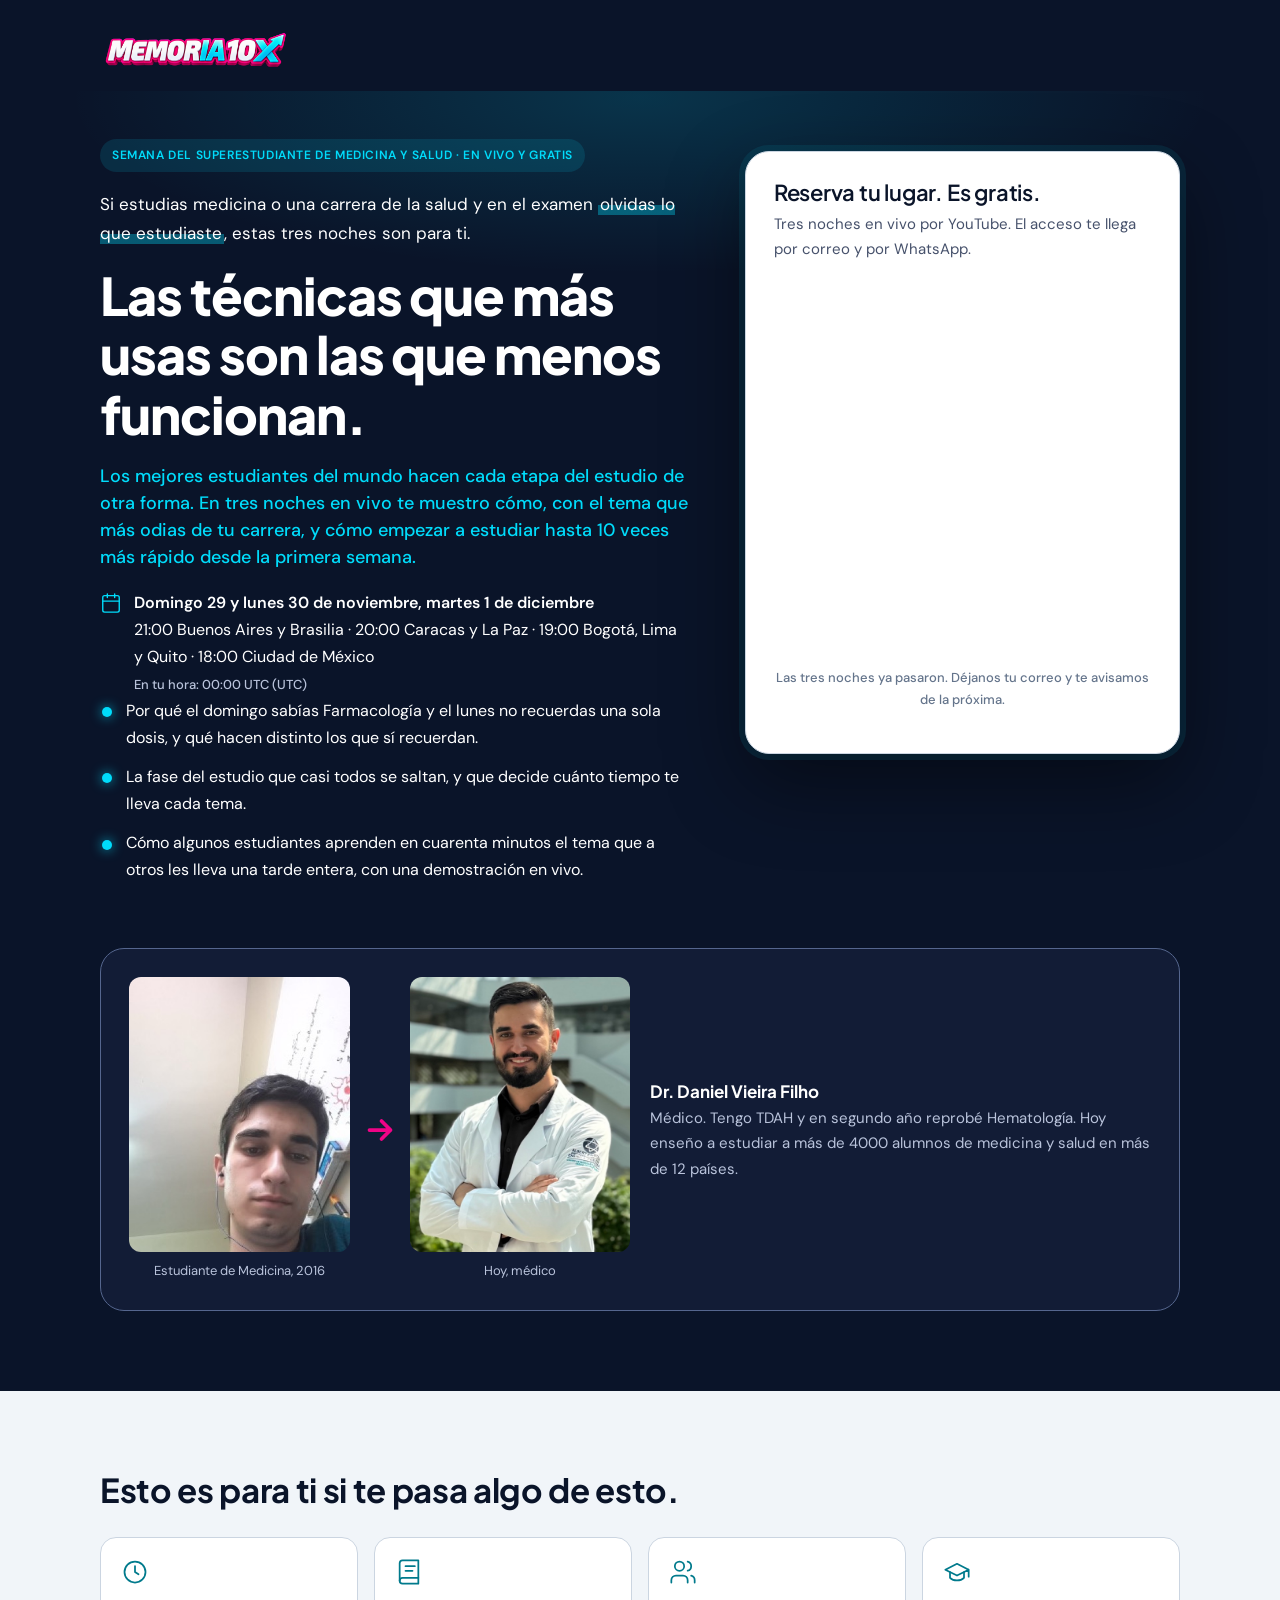
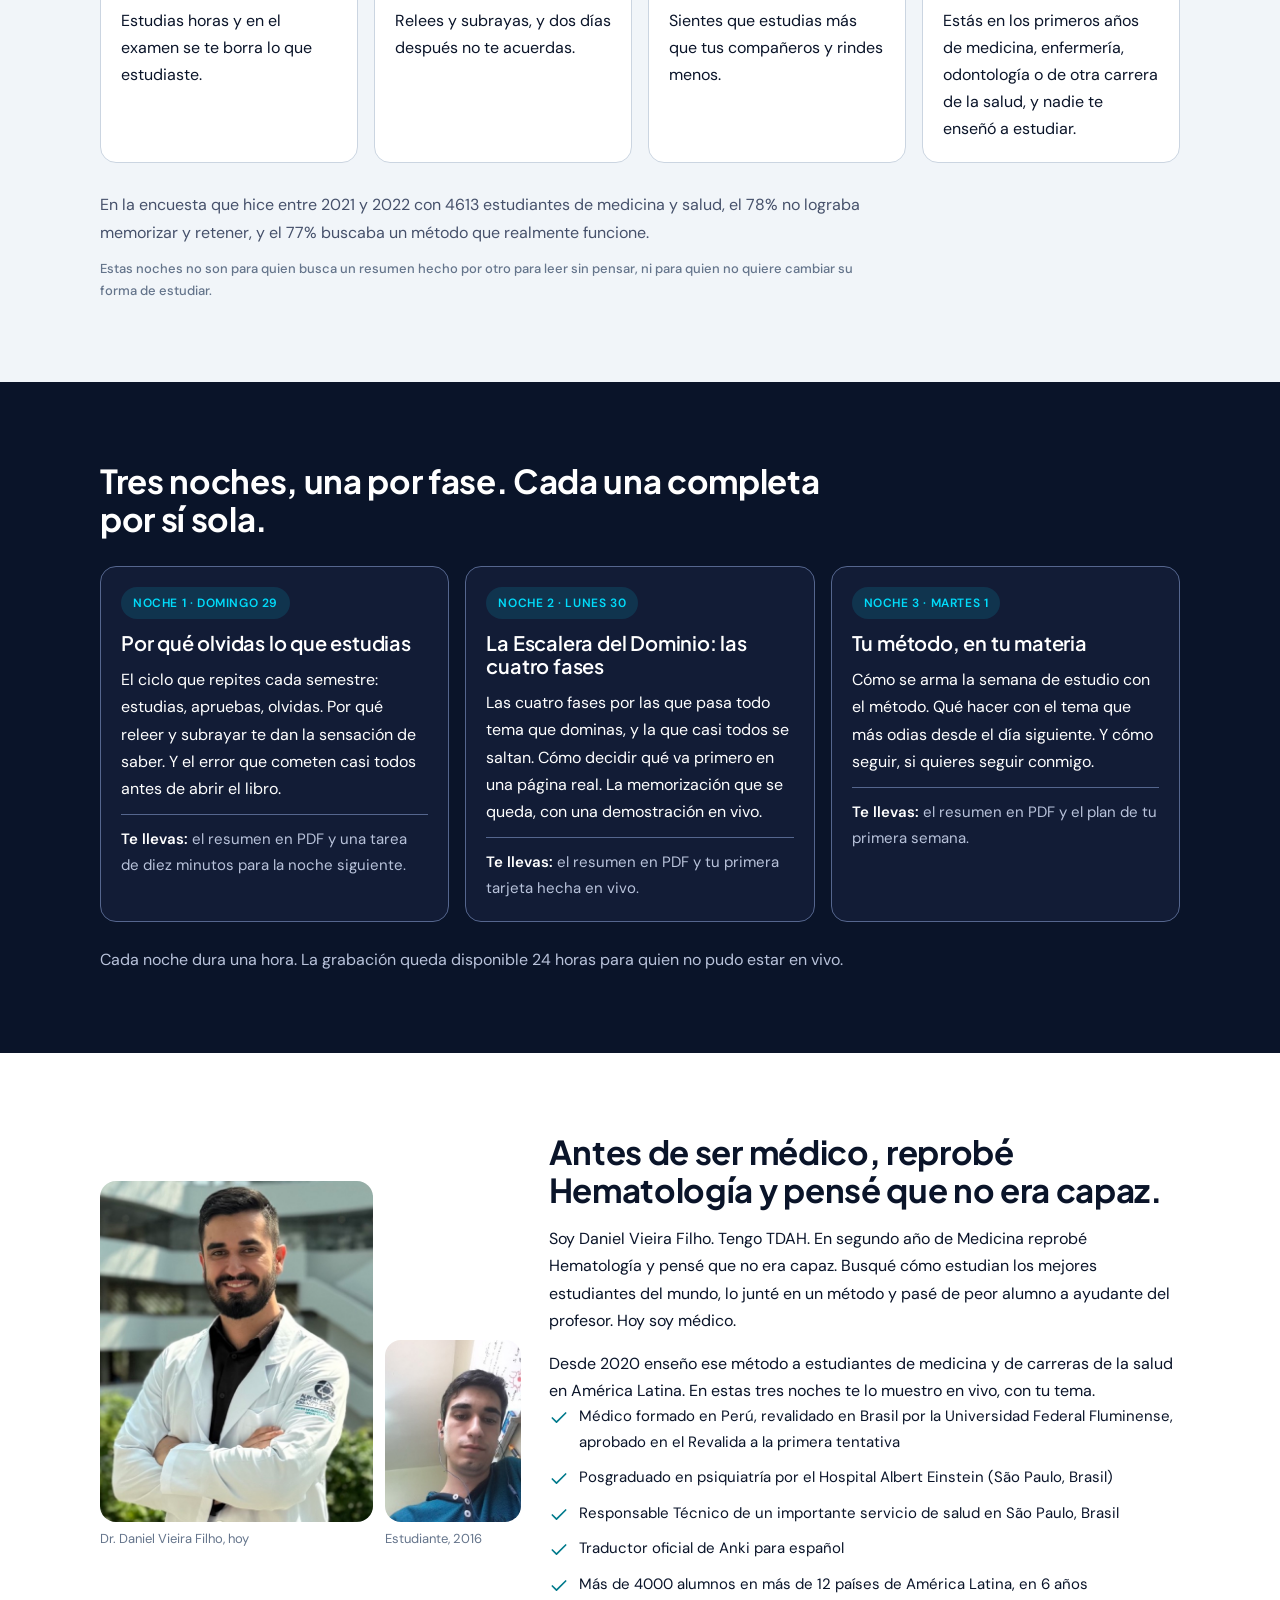
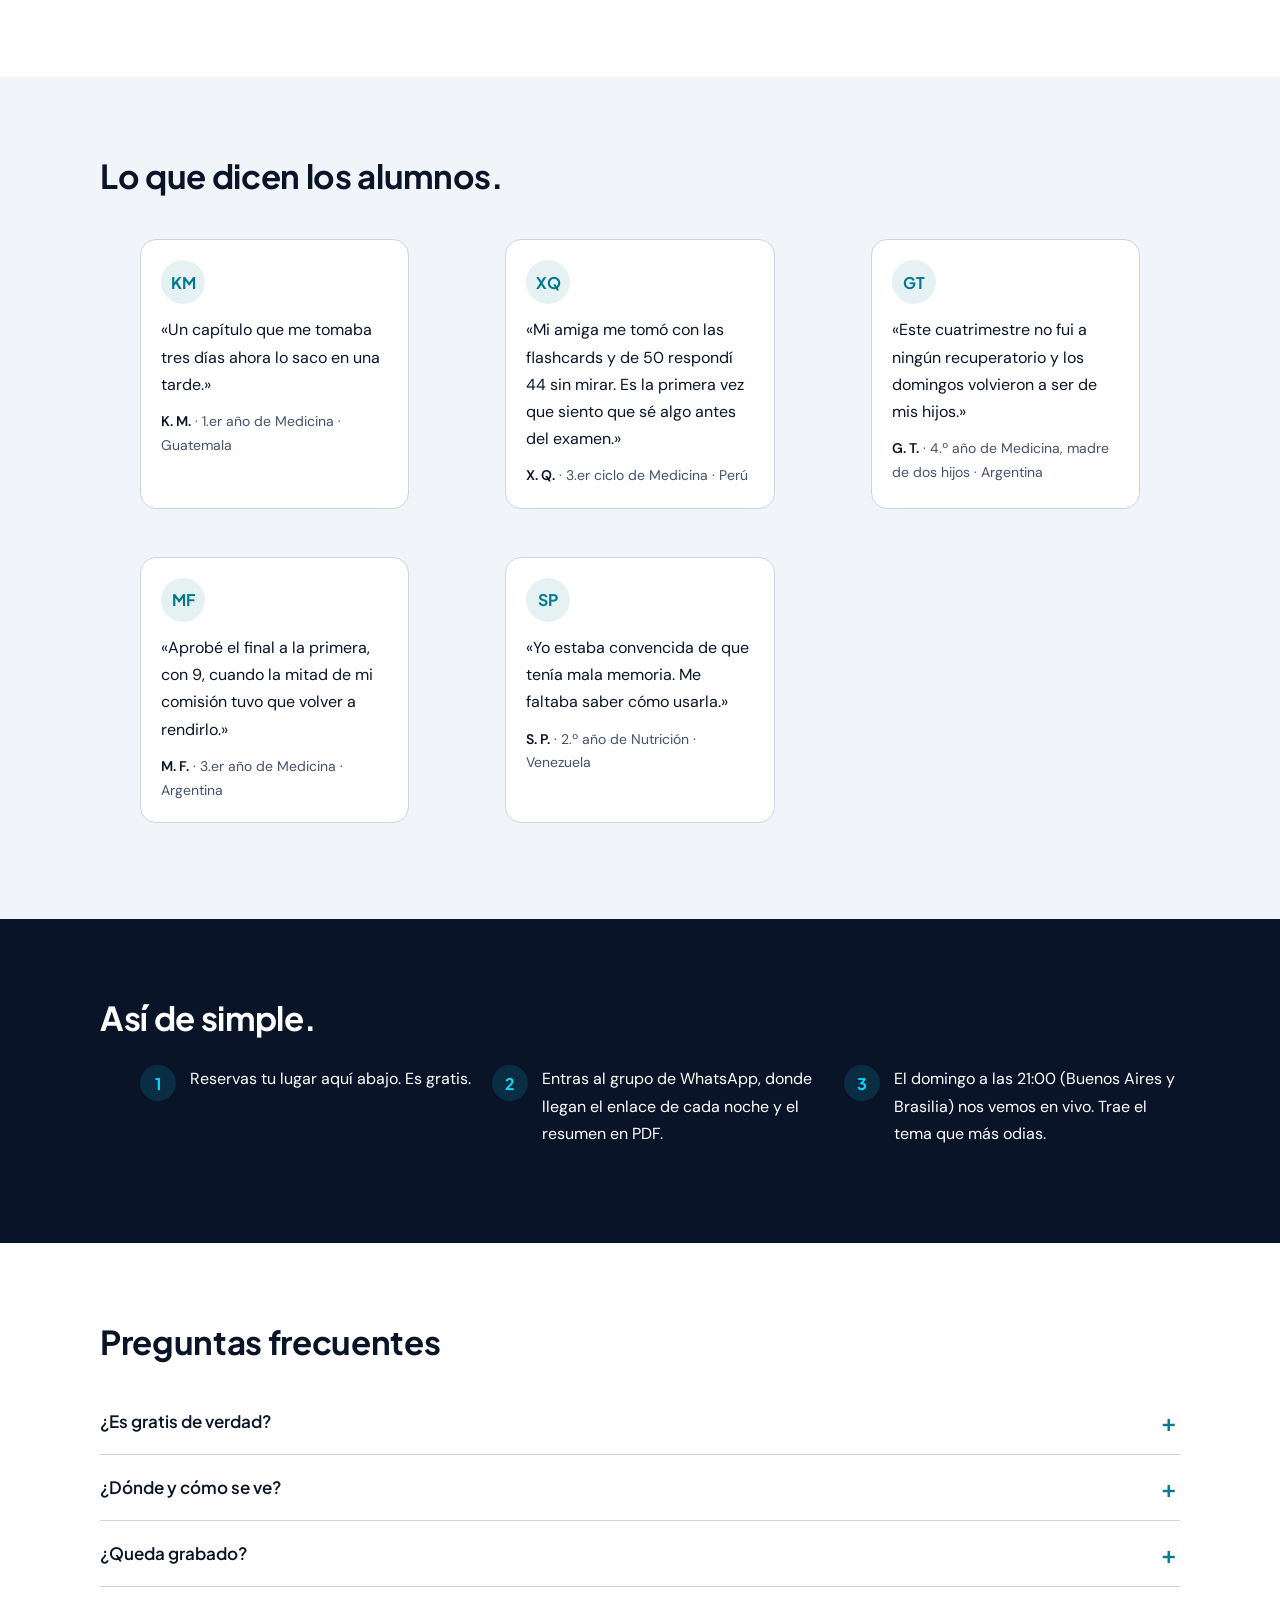
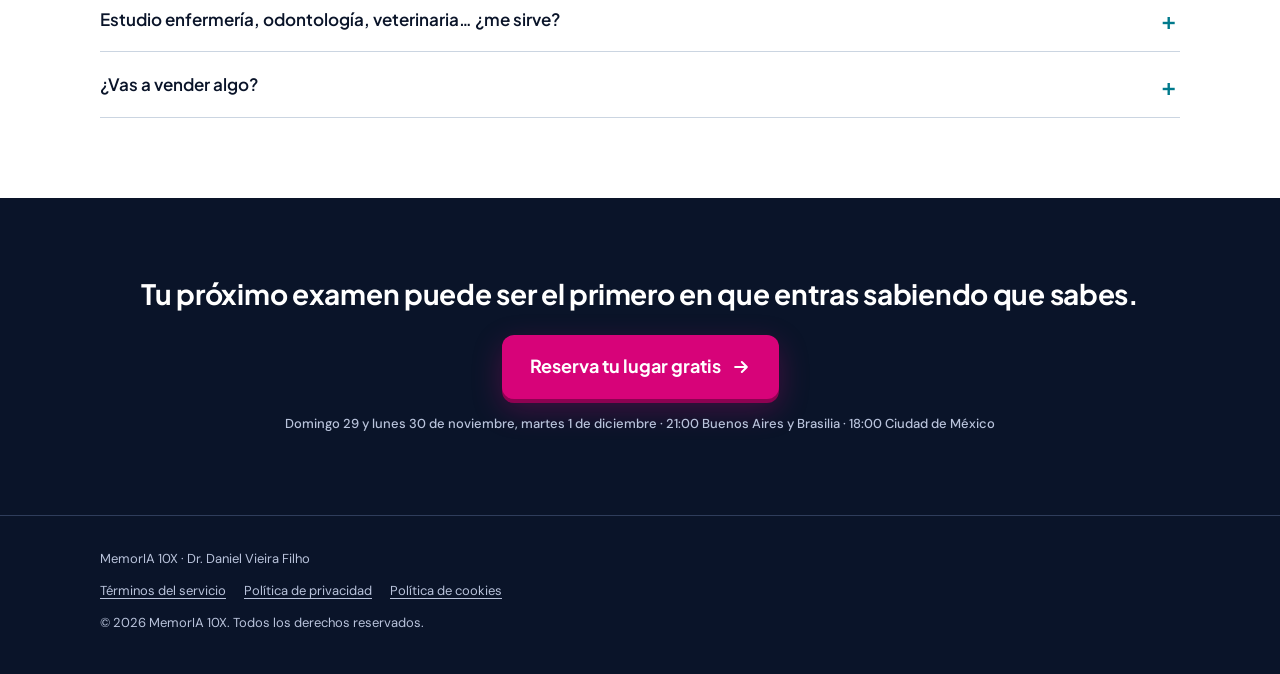
==== commit 46353ec1: "La foto del antes: la de la pizarra Co-Authored-By: Claude Fable 5.1 <noreply@anthropic.com>" ====
--- a/index.html
+++ b/index.html
@@ -80,7 +80,7 @@
         <div class="proof-strip">
           <div class="before-after">
             <figure>
-              <img src="assets/autor-estudante.jpg" width="240" height="426" alt="Daniel Vieira Filho, estudiante de Medicina, en 2016" loading="lazy">
+              <img src="assets/autor-estudante-pizarra.jpg" width="300" height="400" alt="Daniel Vieira Filho, estudiante de Medicina, en 2016" loading="lazy">
               <figcaption>Estudiante de Medicina, 2016</figcaption>
             </figure>
             <svg class="arrow" viewBox="0 0 24 24" fill="none" stroke="currentColor" stroke-width="2.5" stroke-linecap="round" stroke-linejoin="round" aria-hidden="true"><path d="M5 12h14M13 6l6 6-6 6"/></svg>
